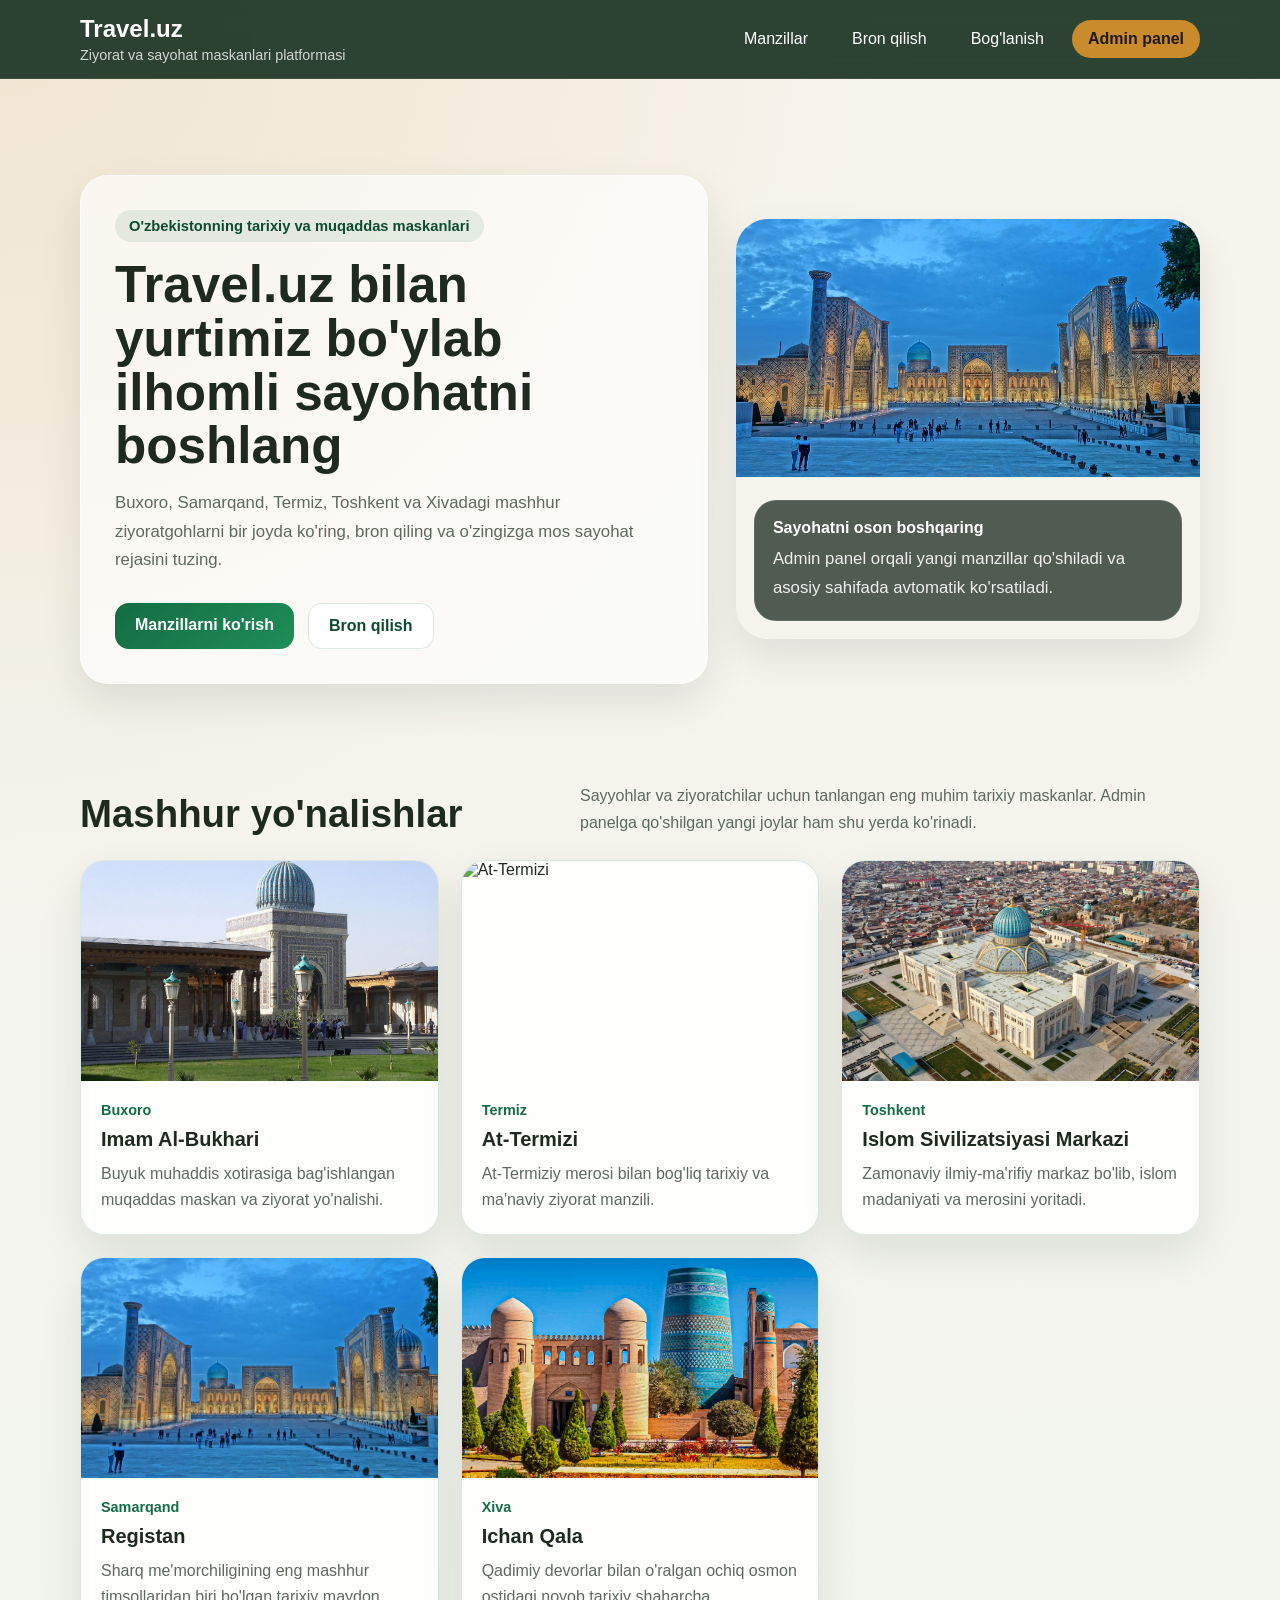
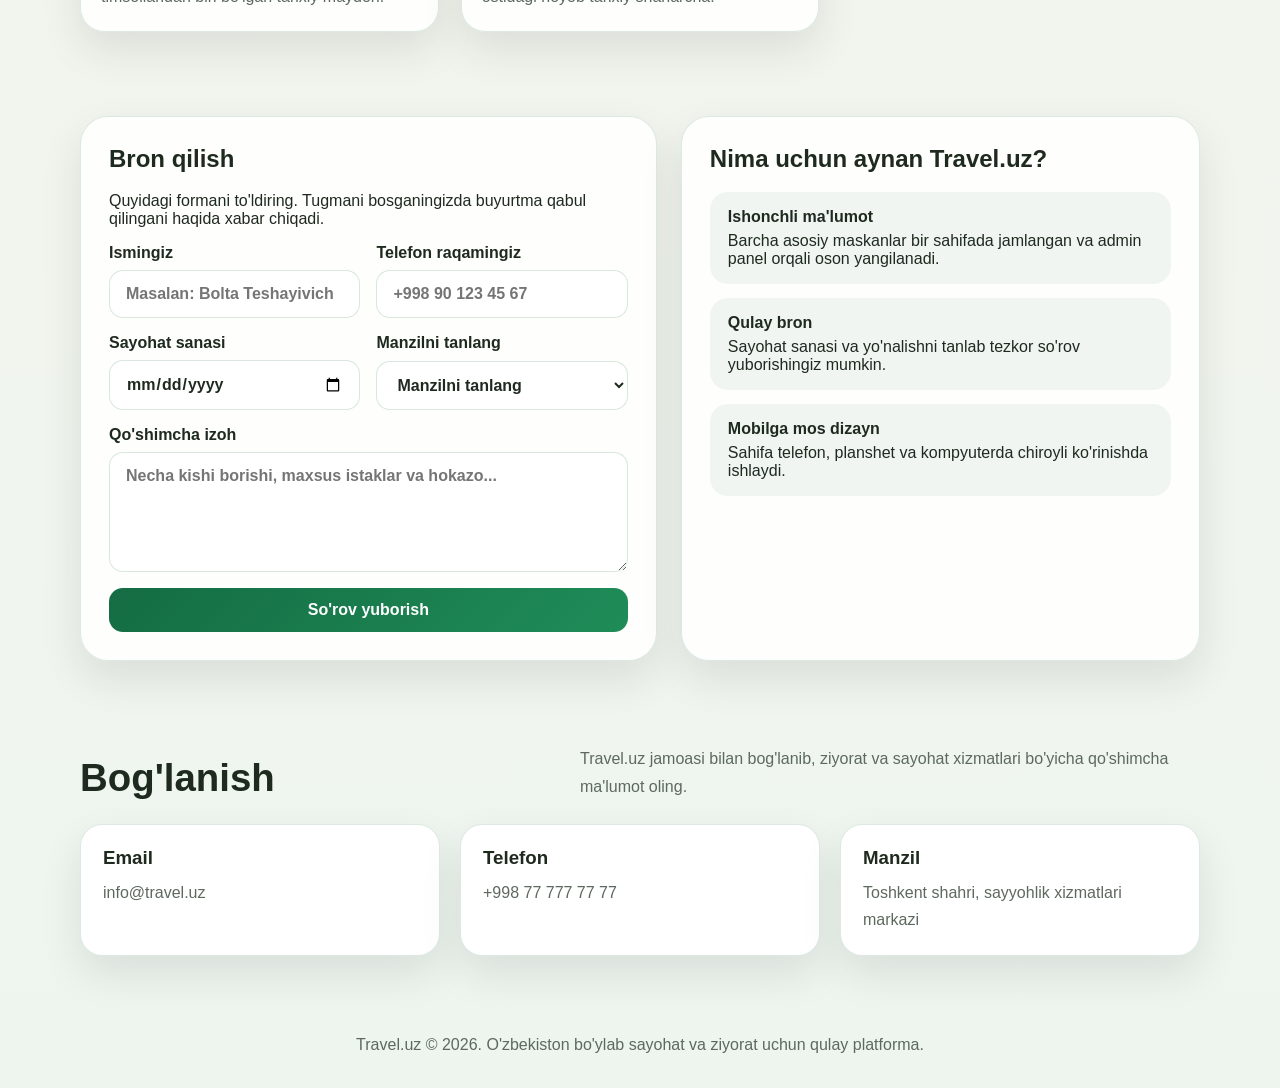
==== index.html @ 560ab9f4 "Initial commit" ====
<!DOCTYPE html>
<html lang="uz">
<head>
  <meta charset="UTF-8">
  <meta name="viewport" content="width=device-width, initial-scale=1.0">
  <title>Travel.uz | O'zbekiston bo'ylab ziyorat va sayohat</title>
  <link rel="icon" type="image/png" href="image/ikonka-rasm.png">
  <link rel="stylesheet" href="style.css">
</head>
<body>
  <nav>
    <div class="container nav-inner">
      <div class="brand">
        <h1>Travel.uz</h1>
        <p>Ziyorat va sayohat maskanlari platformasi</p>
      </div>
      <div class="nav-links">
        <a href="#manzillar">Manzillar</a>
        <a href="#bron">Bron qilish</a>
        <a href="#contact">Bog'lanish</a>
        <a class="btn-link" href="admin.html">Admin panel</a>
      </div>
    </div>
  </nav>

  <header class="hero">
    <div class="container hero-grid">
      <div class="hero-content">
        <span class="eyebrow">O'zbekistonning tarixiy va muqaddas maskanlari</span>
        <h2>Travel.uz bilan yurtimiz bo'ylab ilhomli sayohatni boshlang</h2>
        <p>
          Buxoro, Samarqand, Termiz, Toshkent va Xivadagi mashhur ziyoratgohlarni bir joyda ko'ring,
          bron qiling va o'zingizga mos sayohat rejasini tuzing.
        </p>
        <div class="hero-actions">
          <a class="button button-primary" href="#manzillar">Manzillarni ko'rish</a>
          <a class="button button-secondary" href="#bron">Bron qilish</a>
        </div>
      </div>

      <div class="hero-card">
        <img
          src="image/registan.jpg"
          alt="Samarqanddagi tarixiy me'moriy obida"
        >
        <div class="hero-card-overlay">
          <strong>Sayohatni oson boshqaring</strong>
          <p>Admin panel orqali yangi manzillar qo'shiladi va asosiy sahifada avtomatik ko'rsatiladi.</p>
        </div>
      </div>
    </div>
  </header>

  <main>
    <section class="section" id="manzillar">
      <div class="container">
        <div class="section-header">
          <div>
            <h2>Mashhur yo'nalishlar</h2>
          </div>
          <p>
            Sayyohlar va ziyoratchilar uchun tanlangan eng muhim tarixiy maskanlar. Admin panelga qo'shilgan
            yangi joylar ham shu yerda ko'rinadi.
          </p>
        </div>

        <div class="destinations-grid" id="destinations"></div>
      </div>
    </section>

    <section class="section" id="bron">
      <div class="container panel-grid">
        <div class="panel">
          <h2>Bron qilish</h2>
          <p>Quyidagi formani to'ldiring. Tugmani bosganingizda buyurtma qabul qilingani haqida xabar chiqadi.</p>

          <form id="bookingForm">
            <div class="form-row">
              <label>
                Ismingiz
                <input type="text" id="fullName" placeholder="Masalan: Bolta Teshayivich" required>
              </label>
              <label>
                Telefon raqamingiz
                <input type="tel" id="phone" placeholder="+998 90 123 45 67" required>
              </label>
            </div>

            <div class="form-row">
              <label>
                Sayohat sanasi
                <input type="date" id="travelDate" required>
              </label>
              <label>
                Manzilni tanlang
                <select id="destinationSelect" required></select>
              </label>
            </div>

            <label>
              Qo'shimcha izoh
              <textarea id="message" placeholder="Necha kishi borishi, maxsus istaklar va hokazo..."></textarea>
            </label>

            <button type="submit">So'rov yuborish</button>
          </form>
        </div>

        <div class="panel">
          <h2>Nima uchun aynan Travel.uz?</h2>
          <div class="booking-summary">
            <div class="summary-item">
              <strong>Ishonchli ma'lumot</strong>
              Barcha asosiy maskanlar bir sahifada jamlangan va admin panel orqali oson yangilanadi.
            </div>
            <div class="summary-item">
              <strong>Qulay bron</strong>
              Sayohat sanasi va yo'nalishni tanlab tezkor so'rov yuborishingiz mumkin.
            </div>
            <div class="summary-item">
              <strong>Mobilga mos dizayn</strong>
              Sahifa telefon, planshet va kompyuterda chiroyli ko'rinishda ishlaydi.
            </div>
          </div>
        </div>
      </div>
    </section>

    <section class="section" id="contact">
      <div class="container">
        <div class="section-header">
          <div>
            <h2>Bog'lanish</h2>
          </div>
          <p>Travel.uz jamoasi bilan bog'lanib, ziyorat va sayohat xizmatlari bo'yicha qo'shimcha ma'lumot oling.</p>
        </div>

        <div class="contact-grid">
          <div class="contact-card">
            <h3>Email</h3>
            <p>info@travel.uz</p>
          </div>
          <div class="contact-card">
            <h3>Telefon</h3>
            <p>+998 77 777 77 77</p>
          </div>
          <div class="contact-card">
            <h3>Manzil</h3>
            <p>Toshkent shahri, sayyohlik xizmatlari markazi</p>
          </div>
        </div>
      </div>
    </section>
  </main>

  <footer>
    <div class="container">Travel.uz © 2026. O'zbekiston bo'ylab sayohat va ziyorat uchun qulay platforma.</div>
  </footer>

  <script>
    const defaultData = [
      {
        name: "Imam Al-Bukhari",
        city: "Buxoro",
        description: "Buyuk muhaddis xotirasiga bag'ishlangan muqaddas maskan va ziyorat yo'nalishi.",
        image: "image/imam-al-buxariy.jpg"
      },
      {
        name: "At-Termizi",
        city: "Termiz",
        description: "At-Termiziy merosi bilan bog'liq tarixiy va ma'naviy ziyorat manzili.",
        image: "image/at-termiziy.jpg"
      },
      {
        name: "Islom Sivilizatsiyasi Markazi",
        city: "Toshkent",
        description: "Zamonaviy ilmiy-ma'rifiy markaz bo'lib, islom madaniyati va merosini yoritadi.",
        image: "image/islom-sivilizatsiyasi.jpg"
      },
      {
        name: "Registan",
        city: "Samarqand",
        description: "Sharq me'morchiligining eng mashhur timsollaridan biri bo'lgan tarixiy maydon.",
        image: "image/registan.jpg"
      },
      {
        name: "Ichan Qala",
        city: "Xiva",
        description: "Qadimiy devorlar bilan o'ralgan ochiq osmon ostidagi noyob tarixiy shaharcha.",
        image: "image/ichan-qala.jpg"
      }
    ];

    function ensurePlaces() {
      const existingPlaces = JSON.parse(localStorage.getItem("places"));

      if (!existingPlaces || !Array.isArray(existingPlaces)) {
        localStorage.setItem("places", JSON.stringify(defaultData));
        return defaultData;
      }

      const defaultNames = new Set(defaultData.map((item) => item.name));
      const customPlaces = existingPlaces.filter((item) => !defaultNames.has(item.name));
      const syncedPlaces = [...defaultData, ...customPlaces];

      localStorage.setItem("places", JSON.stringify(syncedPlaces));
      return syncedPlaces;
    }

    function createCard(item) {
      return `
        <article class="card">
          <img src="${item.image}" alt="${item.name}" loading="lazy">
          <div class="card-body">
            <span class="card-location">${item.city}</span>
            <h3>${item.name}</h3>
            <p>${item.description}</p>
          </div>
        </article>
      `;
    }

    function loadData() {
      const data = ensurePlaces();
      const container = document.getElementById("destinations");
      const select = document.getElementById("destinationSelect");

      container.innerHTML = "";
      select.innerHTML = '<option value="">Manzilni tanlang</option>';

      if (!data.length) {
        container.innerHTML = '<div class="empty-state">Hozircha manzillar yo\'q. Admin panel orqali yangi joy qo\'shing.</div>';
        return;
      }

      data.forEach((item) => {
        container.innerHTML += createCard(item);
        select.innerHTML += `<option value="${item.name}">${item.name} - ${item.city}</option>`;
      });
    }

    function book(event) {
      event.preventDefault();

      const fullName = document.getElementById("fullName").value.trim();
      const phone = document.getElementById("phone").value.trim();
      const travelDate = document.getElementById("travelDate").value;
      const destination = document.getElementById("destinationSelect").value;

      if (!fullName || !phone || !travelDate || !destination) {
        alert("Iltimos, barcha majburiy maydonlarni to'ldiring.");
        return;
      }

      alert(
        `Rahmat, ${fullName}! ${destination} bo'yicha ${travelDate} sanasiga bron so'rovingiz qabul qilindi. Tez orada siz bilan bog'lanamiz.`
      );

      document.getElementById("bookingForm").reset();
    }

    document.getElementById("bookingForm").addEventListener("submit", book);
    loadData();
  </script>
</body>
</html>
---- style.css ----
* {
  box-sizing: border-box;
}

:root {
  --bg: #f6f2e9;
  --surface: rgba(255, 255, 255, 0.88);
  --surface-strong: #ffffff;
  --text: #1f2a1f;
  --muted: #5d695f;
  --primary: #146c43;
  --primary-dark: #0d4b2f;
  --accent: #c98b2b;
  --border: rgba(20, 108, 67, 0.14);
  --shadow: 0 18px 40px rgba(31, 42, 31, 0.1);
}

html {
  scroll-behavior: smooth;
}

body {
  margin: 0;
  font-family: "Segoe UI", Tahoma, Geneva, Verdana, sans-serif;
  color: var(--text);
  background:
    radial-gradient(circle at top left, rgba(201, 139, 43, 0.15), transparent 30%),
    linear-gradient(180deg, #f7f4ec 0%, #eef5ef 100%);
}

img {
  max-width: 100%;
  display: block;
}

a {
  color: inherit;
}

.container {
  width: min(1120px, calc(100% - 32px));
  margin: 0 auto;
}

nav {
  position: sticky;
  top: 0;
  z-index: 100;
  backdrop-filter: blur(14px);
  background: rgba(16, 43, 27, 0.88);
  border-bottom: 1px solid rgba(255, 255, 255, 0.08);
}

.nav-inner {
  min-height: 78px;
  display: flex;
  align-items: center;
  justify-content: space-between;
  gap: 20px;
}

.brand {
  display: flex;
  flex-direction: column;
  gap: 4px;
}

.brand h1,
.brand p {
  margin: 0;
}

.brand h1 {
  font-size: 1.5rem;
  color: #fff;
}

.brand p {
  font-size: 0.9rem;
  color: rgba(255, 255, 255, 0.78);
}

.nav-links {
  display: flex;
  align-items: center;
  gap: 12px;
  flex-wrap: wrap;
}

.nav-links a {
  color: #fff;
  text-decoration: none;
  padding: 10px 16px;
  border-radius: 999px;
  transition: background-color 0.2s ease, transform 0.2s ease;
}

.nav-links a:hover,
.nav-links a:focus-visible {
  background: rgba(255, 255, 255, 0.12);
  transform: translateY(-1px);
}

.nav-links .btn-link {
  background: var(--accent);
  color: #1f1a11;
  font-weight: 700;
}

.hero {
  padding: 96px 0 70px;
}

.hero-grid {
  display: grid;
  grid-template-columns: 1.15fr 0.85fr;
  gap: 28px;
  align-items: center;
}

.hero-content {
  background: rgba(255, 255, 255, 0.62);
  border: 1px solid rgba(255, 255, 255, 0.6);
  border-radius: 28px;
  padding: 34px;
  box-shadow: var(--shadow);
}

.eyebrow {
  display: inline-flex;
  margin-bottom: 16px;
  padding: 8px 14px;
  border-radius: 999px;
  background: rgba(20, 108, 67, 0.1);
  color: var(--primary-dark);
  font-weight: 700;
  font-size: 0.92rem;
}

.hero h2 {
  margin: 0 0 16px;
  font-size: clamp(2.2rem, 4vw, 4.2rem);
  line-height: 1.05;
}

.hero p {
  margin: 0;
  color: var(--muted);
  font-size: 1.05rem;
  line-height: 1.7;
}

.hero-actions {
  display: flex;
  gap: 14px;
  flex-wrap: wrap;
  margin-top: 28px;
}

.button,
button {
  appearance: none;
  border: none;
  border-radius: 14px;
  padding: 13px 20px;
  font-size: 1rem;
  font-weight: 700;
  cursor: pointer;
  text-decoration: none;
  transition: transform 0.2s ease, box-shadow 0.2s ease, background-color 0.2s ease;
}

.button:hover,
button:hover,
.button:focus-visible,
button:focus-visible {
  transform: translateY(-2px);
  box-shadow: 0 12px 26px rgba(13, 75, 47, 0.18);
}

.button-primary,
button {
  background: linear-gradient(135deg, var(--primary) 0%, #1f8d58 100%);
  color: #fff;
}

.button-secondary {
  background: #fff;
  color: var(--primary-dark);
  border: 1px solid rgba(20, 108, 67, 0.14);
}

.hero-card {
  position: relative;
  min-height: 420px;
  border-radius: 32px;
  overflow: hidden;
  box-shadow: var(--shadow);
}

.hero-card img {
  width: 100%;
  height: 100%;
  object-fit: cover;
}

.hero-card-overlay {
  position: absolute;
  inset: auto 18px 18px 18px;
  background: rgba(17, 32, 21, 0.72);
  color: #fff;
  border: 1px solid rgba(255, 255, 255, 0.1);
  border-radius: 22px;
  padding: 18px;
}

.hero-card-overlay strong {
  display: block;
  margin-bottom: 8px;
}

.hero-card-overlay p {
  margin: 0;
  color: rgba(255, 255, 255, 0.9);
  line-height: 1.7;
}

.section {
  padding: 28px 0 56px;
}

.section-header {
  display: flex;
  justify-content: space-between;
  align-items: end;
  gap: 18px;
  margin-bottom: 24px;
}

.section-header h2,
.section-header p {
  margin: 0;
}

.section-header h2 {
  font-size: clamp(1.7rem, 3vw, 2.6rem);
}

.section-header p {
  color: var(--muted);
  max-width: 620px;
  line-height: 1.7;
}

.destinations-grid {
  display: grid;
  grid-template-columns: repeat(3, minmax(0, 1fr));
  gap: 22px;
}

.card {
  background: var(--surface);
  border: 1px solid var(--border);
  border-radius: 24px;
  overflow: hidden;
  box-shadow: var(--shadow);
  transition: transform 0.25s ease, box-shadow 0.25s ease;
}

.card:hover {
  transform: translateY(-6px);
  box-shadow: 0 22px 48px rgba(31, 42, 31, 0.14);
}

.card img {
  height: 220px;
  width: 100%;
  object-fit: cover;
}

.card-body {
  padding: 20px;
}

.card-location {
  display: inline-block;
  margin-bottom: 10px;
  color: var(--primary);
  font-size: 0.9rem;
  font-weight: 700;
}

.card h3 {
  margin: 0 0 10px;
  font-size: 1.25rem;
}

.card p {
  margin: 0;
  color: var(--muted);
  line-height: 1.65;
}

.empty-state {
  padding: 24px;
  text-align: center;
  background: var(--surface);
  border: 1px dashed rgba(20, 108, 67, 0.24);
  border-radius: 20px;
  color: var(--muted);
}

.panel-grid {
  display: grid;
  grid-template-columns: 1fr 0.9fr;
  gap: 24px;
}

.panel,
.admin-card {
  background: var(--surface);
  border: 1px solid var(--border);
  border-radius: 28px;
  padding: 28px;
  box-shadow: var(--shadow);
}

.panel h2,
.admin-card h2,
.admin-card h3 {
  margin-top: 0;
}

.booking-summary {
  display: grid;
  gap: 14px;
}

.summary-item {
  padding: 16px 18px;
  background: rgba(20, 108, 67, 0.06);
  border-radius: 18px;
}

.summary-item strong {
  display: block;
  margin-bottom: 6px;
}

form {
  display: grid;
  gap: 16px;
}

.form-row {
  display: grid;
  grid-template-columns: 1fr 1fr;
  gap: 16px;
}

label {
  display: grid;
  gap: 8px;
  font-weight: 600;
}

input,
textarea,
select {
  width: 100%;
  padding: 14px 16px;
  border-radius: 14px;
  border: 1px solid rgba(20, 108, 67, 0.16);
  background: #fff;
  font: inherit;
  color: var(--text);
  outline: none;
  transition: border-color 0.2s ease, box-shadow 0.2s ease;
}

textarea {
  min-height: 120px;
  resize: vertical;
}

input:focus,
textarea:focus,
select:focus {
  border-color: rgba(20, 108, 67, 0.48);
  box-shadow: 0 0 0 4px rgba(20, 108, 67, 0.1);
}

.contact-grid {
  display: grid;
  grid-template-columns: repeat(3, minmax(0, 1fr));
  gap: 20px;
}

.contact-card {
  background: var(--surface-strong);
  border-radius: 22px;
  padding: 22px;
  border: 1px solid var(--border);
  box-shadow: var(--shadow);
}

.contact-card h3,
.contact-card p {
  margin: 0;
}

.contact-card h3 {
  margin-bottom: 10px;
}

.contact-card p {
  color: var(--muted);
  line-height: 1.7;
}

.admin-layout {
  padding: 72px 0 56px;
}

.admin-grid {
  display: grid;
  grid-template-columns: 0.95fr 1.05fr;
  gap: 24px;
}

.admin-list {
  display: grid;
  gap: 14px;
  max-height: 620px;
  overflow: auto;
  padding-right: 4px;
}

.admin-place {
  display: grid;
  grid-template-columns: 100px 1fr;
  gap: 14px;
  align-items: center;
  padding: 14px;
  border-radius: 18px;
  background: rgba(20, 108, 67, 0.05);
}

.admin-place img {
  width: 100px;
  height: 80px;
  object-fit: cover;
  border-radius: 14px;
}

.admin-place h4,
.admin-place p,
.admin-place small {
  margin: 0;
}

.admin-place p,
.admin-place small {
  color: var(--muted);
}

.admin-note {
  margin-top: 12px;
  padding: 14px 16px;
  border-radius: 16px;
  background: rgba(201, 139, 43, 0.14);
  color: #62430f;
}

footer {
  padding: 24px 0 34px;
  color: var(--muted);
  text-align: center;
}

@media (max-width: 980px) {
  .hero-grid,
  .panel-grid,
  .admin-grid,
  .contact-grid {
    grid-template-columns: 1fr;
  }

  .destinations-grid {
    grid-template-columns: repeat(2, minmax(0, 1fr));
  }

  .hero-card {
    min-height: 320px;
  }
}

@media (max-width: 720px) {
  .nav-inner,
  .section-header {
    align-items: start;
    flex-direction: column;
  }

  .hero {
    padding-top: 84px;
  }

  .hero-content,
  .panel,
  .admin-card {
    padding: 22px;
  }

  .destinations-grid,
  .contact-grid,
  .form-row {
    grid-template-columns: 1fr;
  }

  .admin-place {
    grid-template-columns: 1fr;
  }

  .admin-place img {
    width: 100%;
    height: 180px;
  }
}
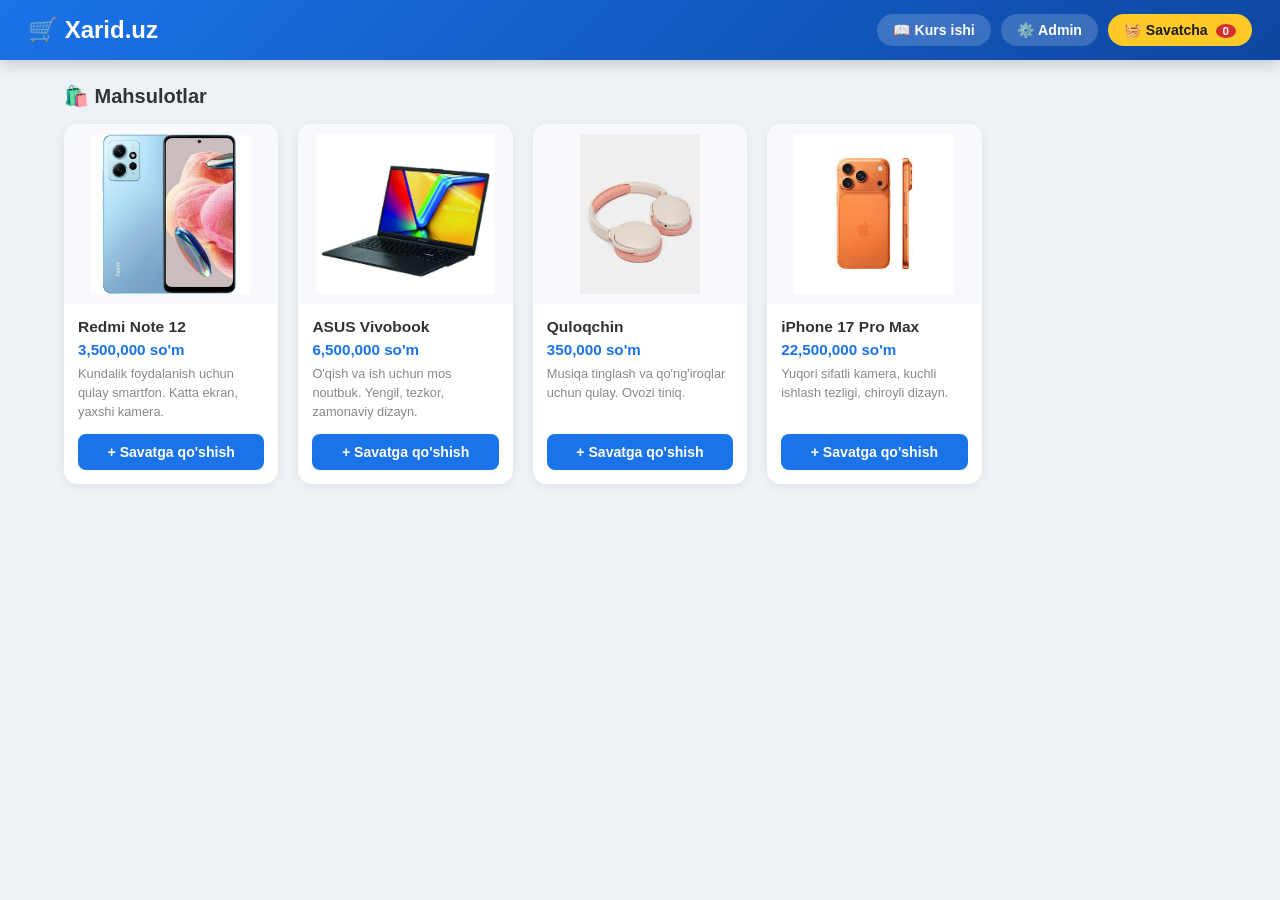
==== commit 4643fa99: "Add files via upload" ====
--- a/index.html
+++ b/index.html
@@ -3,264 +3,167 @@
 <head>
   <meta charset="UTF-8">
   <meta name="viewport" content="width=device-width, initial-scale=1.0">
-  <title>Travel.uz | O'zbekiston bo'ylab ziyorat va sayohat</title>
-  <link rel="icon" type="image/png" href="image/ikonka-rasm.png">
+  <title>Xarid.uz</title>
+  <link rel="icon" href="images/ikonka.png">
   <link rel="stylesheet" href="style.css">
 </head>
 <body>
-  <nav>
-    <div class="container nav-inner">
-      <div class="brand">
-        <h1>Travel.uz</h1>
-        <p>Ziyorat va sayohat maskanlari platformasi</p>
-      </div>
-      <div class="nav-links">
-        <a href="#manzillar">Manzillar</a>
-        <a href="#bron">Bron qilish</a>
-        <a href="#contact">Bog'lanish</a>
-        <a class="btn-link" href="admin.html">Admin panel</a>
-      </div>
-    </div>
-  </nav>
 
-  <header class="hero">
-    <div class="container hero-grid">
-      <div class="hero-content">
-        <span class="eyebrow">O'zbekistonning tarixiy va muqaddas maskanlari</span>
-        <h2>Travel.uz bilan yurtimiz bo'ylab ilhomli sayohatni boshlang</h2>
-        <p>
-          Buxoro, Samarqand, Termiz, Toshkent va Xivadagi mashhur ziyoratgohlarni bir joyda ko'ring,
-          bron qiling va o'zingizga mos sayohat rejasini tuzing.
-        </p>
-        <div class="hero-actions">
-          <a class="button button-primary" href="#manzillar">Manzillarni ko'rish</a>
-          <a class="button button-secondary" href="#bron">Bron qilish</a>
-        </div>
-      </div>
-
-      <div class="hero-card">
-        <img
-          src="image/registan.jpg"
-          alt="Samarqanddagi tarixiy me'moriy obida"
-        >
-        <div class="hero-card-overlay">
-          <strong>Sayohatni oson boshqaring</strong>
-          <p>Admin panel orqali yangi manzillar qo'shiladi va asosiy sahifada avtomatik ko'rsatiladi.</p>
-        </div>
-      </div>
+  <header>
+    <h1>🛒 Xarid.uz</h1>
+    <div class="header-btns">
+      <button onclick="openPanel('info')">📖 Kurs ishi</button>
+      <button onclick="openPanel('admin')">⚙️ Admin</button>
+      <button class="cart-btn" onclick="openPanel('cart')">
+        🧺 Savatcha <span id="cart-count">0</span>
+      </button>
     </div>
   </header>
 
-  <main>
-    <section class="section" id="manzillar">
-      <div class="container">
-        <div class="section-header">
-          <div>
-            <h2>Mashhur yo'nalishlar</h2>
+  <div id="overlay" onclick="closePanel()"></div>
+
+  <!-- KURS ISHI -->
+  <div id="panel-info" class="panel" style="display:none">
+    <div class="panel-top">
+      <h2>📖 Kurs ishi haqida</h2>
+      <button class="x-btn" onclick="closePanel()">✕</button>
+    </div>
+    <div class="panel-body">
+      <p><b>Mavzu:</b> Internet do'koni uchun savat va to'lov tizimini ishlab chiqish</p><br>
+      <p><b>Maqsad:</b> Foydalanuvchi mahsulotlarni ko'rib, savatga qo'shib, to'lov qilishi mumkin bo'lgan to'liq ishlaydigan internet do'koni yaratish.</p><br>
+      <p><b>Texnologiyalar:</b></p>
+      <ul>
+        <li>🔷 HTML5 — tuzilma</li>
+        <li>🎨 CSS3 — dizayn</li>
+        <li>⚡ JavaScript — mantiq</li>
+        <li>💾 localStorage — saqlash</li>
+      </ul><br>
+      <p><b>Funksiyalar:</b></p>
+      <ul>
+        <li>✅ Mahsulot savatga qo'shish va o'chirish</li>
+        <li>✅ Miqdorni + / − boshqarish</li>
+        <li>✅ Payme, Click, Karta to'lov</li>
+        <li>✅ SMS kod orqali tasdiqlash</li>
+        <li>✅ Admin panel — mahsulot qo'shish</li>
+      </ul><br>
+      <hr>
+      <p><b>Talaba:</b> _______________________</p>
+      <p><b>Guruh:</b> _______________________</p>
+      <p><b>Rahbar:</b> _______________________</p>
+      <p><b>Yil:</b> 2025</p>
+    </div>
+  </div>
+
+  <!-- ADMIN -->
+  <div id="panel-admin" class="panel" style="display:none">
+    <div class="panel-top">
+      <h2>⚙️ Admin Panel</h2>
+      <button class="x-btn" onclick="closePanel()">✕</button>
+    </div>
+    <div class="panel-body">
+      <p class="sub-title">Yangi mahsulot qo'shish</p>
+      <input id="a-name"  type="text"   placeholder="Mahsulot nomi *">
+      <input id="a-price" type="number" placeholder="Narxi (so'm) *">
+      <input id="a-image" type="text"   placeholder="Rasm: images/rasm.jpg">
+      <textarea id="a-desc" placeholder="Tavsif"></textarea>
+      <button class="green-btn" onclick="adminAdd()">➕ Qo'shish</button>
+      <p id="admin-msg" class="admin-msg"></p>
+      <h3 style="margin:20px 0 10px;font-size:.95em;color:#555">
+        Mahsulotlar: <span id="prod-count">0</span> ta
+      </h3>
+      <div id="admin-list"></div>
+    </div>
+  </div>
+
+  <!-- SAVATCHA -->
+  <div id="panel-cart" class="panel" style="display:none">
+    <div class="panel-top">
+      <h2>🧺 Savatcha</h2>
+      <button class="x-btn" onclick="closePanel()">✕</button>
+    </div>
+    <div class="panel-body">
+      <div id="cart-list"></div>
+      <div class="cart-total-row">
+        <span>Jami:</span>
+        <span id="cart-total" class="cart-total-sum">0 so'm</span>
+      </div>
+      <button class="pay-open-btn" onclick="openPayModal()">💳 To'lov qilish</button>
+    </div>
+  </div>
+
+  <!-- TO'LOV MODAL -->
+  <div id="modal-pay" style="display:none" class="modal-wrap">
+    <div class="modal-card">
+      <div class="modal-top">
+        <h2>💳 To'lov</h2>
+        <button class="x-btn" onclick="closePayModal()">✕</button>
+      </div>
+      <div class="modal-body">
+        <div class="pay-sum-box">Jami: <b id="pay-sum">0 so'm</b></div>
+
+        <p class="field-label">To'lov usulini tanlang:</p>
+        <div class="method-row">
+          <div class="method-box active" id="m-payme" onclick="selectMethod('payme')">
+            <div class="m-icon">🔵</div><div class="m-name">Payme</div>
           </div>
-          <p>
-            Sayyohlar va ziyoratchilar uchun tanlangan eng muhim tarixiy maskanlar. Admin panelga qo'shilgan
-            yangi joylar ham shu yerda ko'rinadi.
-          </p>
+          <div class="method-box" id="m-click" onclick="selectMethod('click')">
+            <div class="m-icon">🟢</div><div class="m-name">Click</div>
+          </div>
+          <div class="method-box" id="m-card" onclick="selectMethod('card')">
+            <div class="m-icon">💳</div><div class="m-name">Karta</div>
+          </div>
         </div>
 
-        <div class="destinations-grid" id="destinations"></div>
-      </div>
-    </section>
-
-    <section class="section" id="bron">
-      <div class="container panel-grid">
-        <div class="panel">
-          <h2>Bron qilish</h2>
-          <p>Quyidagi formani to'ldiring. Tugmani bosganingizda buyurtma qabul qilingani haqida xabar chiqadi.</p>
-
-          <form id="bookingForm">
-            <div class="form-row">
-              <label>
-                Ismingiz
-                <input type="text" id="fullName" placeholder="Masalan: Bolta Teshayivich" required>
-              </label>
-              <label>
-                Telefon raqamingiz
-                <input type="tel" id="phone" placeholder="+998 90 123 45 67" required>
-              </label>
+        <div id="card-section" style="display:none">
+          <p class="field-label">Karta raqami:</p>
+          <input id="card-num" type="text" maxlength="19" placeholder="0000 0000 0000 0000" oninput="fmtCard(this)">
+          <div class="two-col">
+            <div>
+              <p class="field-label">Amal qilish muddati:</p>
+              <input id="card-exp" type="text" maxlength="5" placeholder="MM/YY" oninput="fmtExp(this)">
             </div>
-
-            <div class="form-row">
-              <label>
-                Sayohat sanasi
-                <input type="date" id="travelDate" required>
-              </label>
-              <label>
-                Manzilni tanlang
-                <select id="destinationSelect" required></select>
-              </label>
-            </div>
-
-            <label>
-              Qo'shimcha izoh
-              <textarea id="message" placeholder="Necha kishi borishi, maxsus istaklar va hokazo..."></textarea>
-            </label>
-
-            <button type="submit">So'rov yuborish</button>
-          </form>
-        </div>
-
-        <div class="panel">
-          <h2>Nima uchun aynan Travel.uz?</h2>
-          <div class="booking-summary">
-            <div class="summary-item">
-              <strong>Ishonchli ma'lumot</strong>
-              Barcha asosiy maskanlar bir sahifada jamlangan va admin panel orqali oson yangilanadi.
-            </div>
-            <div class="summary-item">
-              <strong>Qulay bron</strong>
-              Sayohat sanasi va yo'nalishni tanlab tezkor so'rov yuborishingiz mumkin.
-            </div>
-            <div class="summary-item">
-              <strong>Mobilga mos dizayn</strong>
-              Sahifa telefon, planshet va kompyuterda chiroyli ko'rinishda ishlaydi.
+            <div>
+              <p class="field-label">CVV:</p>
+              <input id="card-cvv" type="password" maxlength="3" placeholder="•••">
             </div>
           </div>
         </div>
-      </div>
-    </section>
 
-    <section class="section" id="contact">
-      <div class="container">
-        <div class="section-header">
-          <div>
-            <h2>Bog'lanish</h2>
-          </div>
-          <p>Travel.uz jamoasi bilan bog'lanib, ziyorat va sayohat xizmatlari bo'yicha qo'shimcha ma'lumot oling.</p>
+        <p class="field-label">Telefon raqam:</p>
+        <div class="phone-row">
+          <span class="phone-prefix">+998</span>
+          <input id="phone-num" type="text" maxlength="9" placeholder="90 123 45 67" oninput="fmtPhone(this)">
         </div>
 
-        <div class="contact-grid">
-          <div class="contact-card">
-            <h3>Email</h3>
-            <p>info@travel.uz</p>
-          </div>
-          <div class="contact-card">
-            <h3>Telefon</h3>
-            <p>+998 77 777 77 77</p>
-          </div>
-          <div class="contact-card">
-            <h3>Manzil</h3>
-            <p>Toshkent shahri, sayyohlik xizmatlari markazi</p>
-          </div>
+        <p class="field-label">SMS tasdiqlash kodi:</p>
+        <div class="sms-row">
+          <input id="sms-code" type="text" maxlength="6" placeholder="6 xonali kod">
+          <button class="sms-btn" onclick="sendSMS()">Kod olish</button>
         </div>
+        <p id="sms-hint" class="sms-hint"></p>
+
+        <button class="confirm-btn" onclick="confirmPay()">✅ To'lovni tasdiqlash</button>
       </div>
-    </section>
+    </div>
+  </div>
+
+  <!-- MUVAFFAQIYAT -->
+  <div id="modal-success" style="display:none" class="modal-wrap">
+    <div class="modal-card success-card">
+      <div class="success-icon">🎉</div>
+      <h2>To'lov amalga oshdi!</h2>
+      <p id="success-info"></p>
+      <button class="confirm-btn" style="margin-top:16px" onclick="closeSuccess()">Yopish</button>
+    </div>
+  </div>
+
+  <main>
+    <div class="page-title"><h2>🛍️ Mahsulotlar</h2></div>
+    <section class="products" id="products-grid"></section>
   </main>
 
-  <footer>
-    <div class="container">Travel.uz © 2026. O'zbekiston bo'ylab sayohat va ziyorat uchun qulay platforma.</div>
-  </footer>
+  <div id="toast" class="toast" style="display:none"></div>
 
-  <script>
-    const defaultData = [
-      {
-        name: "Imam Al-Bukhari",
-        city: "Buxoro",
-        description: "Buyuk muhaddis xotirasiga bag'ishlangan muqaddas maskan va ziyorat yo'nalishi.",
-        image: "image/imam-al-buxariy.jpg"
-      },
-      {
-        name: "At-Termizi",
-        city: "Termiz",
-        description: "At-Termiziy merosi bilan bog'liq tarixiy va ma'naviy ziyorat manzili.",
-        image: "image/at-termiziy.jpg"
-      },
-      {
-        name: "Islom Sivilizatsiyasi Markazi",
-        city: "Toshkent",
-        description: "Zamonaviy ilmiy-ma'rifiy markaz bo'lib, islom madaniyati va merosini yoritadi.",
-        image: "image/islom-sivilizatsiyasi.jpg"
-      },
-      {
-        name: "Registan",
-        city: "Samarqand",
-        description: "Sharq me'morchiligining eng mashhur timsollaridan biri bo'lgan tarixiy maydon.",
-        image: "image/registan.jpg"
-      },
-      {
-        name: "Ichan Qala",
-        city: "Xiva",
-        description: "Qadimiy devorlar bilan o'ralgan ochiq osmon ostidagi noyob tarixiy shaharcha.",
-        image: "image/ichan-qala.jpg"
-      }
-    ];
-
-    function ensurePlaces() {
-      const existingPlaces = JSON.parse(localStorage.getItem("places"));
-
-      if (!existingPlaces || !Array.isArray(existingPlaces)) {
-        localStorage.setItem("places", JSON.stringify(defaultData));
-        return defaultData;
-      }
-
-      const defaultNames = new Set(defaultData.map((item) => item.name));
-      const customPlaces = existingPlaces.filter((item) => !defaultNames.has(item.name));
-      const syncedPlaces = [...defaultData, ...customPlaces];
-
-      localStorage.setItem("places", JSON.stringify(syncedPlaces));
-      return syncedPlaces;
-    }
-
-    function createCard(item) {
-      return `
-        <article class="card">
-          <img src="${item.image}" alt="${item.name}" loading="lazy">
-          <div class="card-body">
-            <span class="card-location">${item.city}</span>
-            <h3>${item.name}</h3>
-            <p>${item.description}</p>
-          </div>
-        </article>
-      `;
-    }
-
-    function loadData() {
-      const data = ensurePlaces();
-      const container = document.getElementById("destinations");
-      const select = document.getElementById("destinationSelect");
-
-      container.innerHTML = "";
-      select.innerHTML = '<option value="">Manzilni tanlang</option>';
-
-      if (!data.length) {
-        container.innerHTML = '<div class="empty-state">Hozircha manzillar yo\'q. Admin panel orqali yangi joy qo\'shing.</div>';
-        return;
-      }
-
-      data.forEach((item) => {
-        container.innerHTML += createCard(item);
-        select.innerHTML += `<option value="${item.name}">${item.name} - ${item.city}</option>`;
-      });
-    }
-
-    function book(event) {
-      event.preventDefault();
-
-      const fullName = document.getElementById("fullName").value.trim();
-      const phone = document.getElementById("phone").value.trim();
-      const travelDate = document.getElementById("travelDate").value;
-      const destination = document.getElementById("destinationSelect").value;
-
-      if (!fullName || !phone || !travelDate || !destination) {
-        alert("Iltimos, barcha majburiy maydonlarni to'ldiring.");
-        return;
-      }
-
-      alert(
-        `Rahmat, ${fullName}! ${destination} bo'yicha ${travelDate} sanasiga bron so'rovingiz qabul qilindi. Tez orada siz bilan bog'lanamiz.`
-      );
-
-      document.getElementById("bookingForm").reset();
-    }
-
-    document.getElementById("bookingForm").addEventListener("submit", book);
-    loadData();
-  </script>
+  <script src="script.js"></script>
 </body>
 </html>
--- a/style.css
+++ b/style.css
@@ -1,529 +1,354 @@
-* {
-  box-sizing: border-box;
-}
-
-:root {
-  --bg: #f6f2e9;
-  --surface: rgba(255, 255, 255, 0.88);
-  --surface-strong: #ffffff;
-  --text: #1f2a1f;
-  --muted: #5d695f;
-  --primary: #146c43;
-  --primary-dark: #0d4b2f;
-  --accent: #c98b2b;
-  --border: rgba(20, 108, 67, 0.14);
-  --shadow: 0 18px 40px rgba(31, 42, 31, 0.1);
-}
-
-html {
-  scroll-behavior: smooth;
-}
+* { box-sizing: border-box; margin: 0; padding: 0; }
 
 body {
-  margin: 0;
-  font-family: "Segoe UI", Tahoma, Geneva, Verdana, sans-serif;
-  color: var(--text);
-  background:
-    radial-gradient(circle at top left, rgba(201, 139, 43, 0.15), transparent 30%),
-    linear-gradient(180deg, #f7f4ec 0%, #eef5ef 100%);
-}
-
-img {
-  max-width: 100%;
-  display: block;
-}
-
-a {
-  color: inherit;
-}
-
-.container {
-  width: min(1120px, calc(100% - 32px));
-  margin: 0 auto;
-}
-
-nav {
+  font-family: 'Segoe UI', Tahoma, sans-serif;
+  background: #eef2f7;
+  color: #333;
+}
+
+/* ── HEADER ── */
+header {
+  display: flex;
+  justify-content: space-between;
+  align-items: center;
+  background: linear-gradient(135deg, #1a73e8, #0d47a1);
+  color: white;
+  padding: 14px 28px;
   position: sticky;
   top: 0;
+  z-index: 10;
+  box-shadow: 0 3px 16px rgba(0,0,0,0.2);
+}
+header h1 { font-size: 1.5em; }
+.header-btns { display: flex; align-items: center; gap: 10px; }
+.header-btns button {
+  background: rgba(255,255,255,0.18);
+  color: white;
+  border: none;
+  padding: 8px 16px;
+  border-radius: 20px;
+  font-size: 0.88em;
+  font-weight: 600;
+  cursor: pointer;
+  transition: background 0.2s;
+}
+.header-btns button:hover { background: rgba(255,255,255,0.32); }
+.cart-btn {
+  background: #ffca28 !important;
+  color: #1a1a1a !important;
+  font-weight: 700 !important;
+}
+.cart-btn:hover { background: #ffd54f !important; }
+#cart-count {
+  background: #d32f2f;
+  color: white;
+  border-radius: 50%;
+  padding: 1px 7px;
+  font-size: 0.82em;
+  margin-left: 4px;
+}
+
+/* ── OVERLAY ── */
+#overlay {
+  display: none;
+  position: fixed;
+  inset: 0;
+  background: rgba(0,0,0,0.5);
   z-index: 100;
-  backdrop-filter: blur(14px);
-  background: rgba(16, 43, 27, 0.88);
-  border-bottom: 1px solid rgba(255, 255, 255, 0.08);
-}
-
-.nav-inner {
-  min-height: 78px;
-  display: flex;
-  align-items: center;
-  justify-content: space-between;
-  gap: 20px;
-}
-
-.brand {
+}
+#overlay.show { display: block; }
+
+/* ── PANEL ── */
+.panel {
+  position: fixed;
+  top: 0; right: 0;
+  width: 380px;
+  max-width: 100vw;
+  height: 100vh;
+  background: white;
+  z-index: 200;
   display: flex;
   flex-direction: column;
-  gap: 4px;
-}
-
-.brand h1,
-.brand p {
-  margin: 0;
-}
-
-.brand h1 {
-  font-size: 1.5rem;
-  color: #fff;
-}
-
-.brand p {
-  font-size: 0.9rem;
-  color: rgba(255, 255, 255, 0.78);
-}
-
-.nav-links {
-  display: flex;
-  align-items: center;
-  gap: 12px;
-  flex-wrap: wrap;
-}
-
-.nav-links a {
-  color: #fff;
-  text-decoration: none;
-  padding: 10px 16px;
-  border-radius: 999px;
-  transition: background-color 0.2s ease, transform 0.2s ease;
-}
-
-.nav-links a:hover,
-.nav-links a:focus-visible {
-  background: rgba(255, 255, 255, 0.12);
-  transform: translateY(-1px);
-}
-
-.nav-links .btn-link {
-  background: var(--accent);
-  color: #1f1a11;
-  font-weight: 700;
-}
-
-.hero {
-  padding: 96px 0 70px;
-}
-
-.hero-grid {
-  display: grid;
-  grid-template-columns: 1.15fr 0.85fr;
-  gap: 28px;
-  align-items: center;
-}
-
-.hero-content {
-  background: rgba(255, 255, 255, 0.62);
-  border: 1px solid rgba(255, 255, 255, 0.6);
-  border-radius: 28px;
-  padding: 34px;
-  box-shadow: var(--shadow);
-}
-
-.eyebrow {
-  display: inline-flex;
-  margin-bottom: 16px;
-  padding: 8px 14px;
-  border-radius: 999px;
-  background: rgba(20, 108, 67, 0.1);
-  color: var(--primary-dark);
-  font-weight: 700;
-  font-size: 0.92rem;
-}
-
-.hero h2 {
-  margin: 0 0 16px;
-  font-size: clamp(2.2rem, 4vw, 4.2rem);
-  line-height: 1.05;
-}
-
-.hero p {
-  margin: 0;
-  color: var(--muted);
-  font-size: 1.05rem;
-  line-height: 1.7;
-}
-
-.hero-actions {
-  display: flex;
-  gap: 14px;
-  flex-wrap: wrap;
-  margin-top: 28px;
-}
-
-.button,
-button {
-  appearance: none;
-  border: none;
-  border-radius: 14px;
-  padding: 13px 20px;
-  font-size: 1rem;
-  font-weight: 700;
-  cursor: pointer;
-  text-decoration: none;
-  transition: transform 0.2s ease, box-shadow 0.2s ease, background-color 0.2s ease;
-}
-
-.button:hover,
-button:hover,
-.button:focus-visible,
-button:focus-visible {
-  transform: translateY(-2px);
-  box-shadow: 0 12px 26px rgba(13, 75, 47, 0.18);
-}
-
-.button-primary,
-button {
-  background: linear-gradient(135deg, var(--primary) 0%, #1f8d58 100%);
-  color: #fff;
-}
-
-.button-secondary {
-  background: #fff;
-  color: var(--primary-dark);
-  border: 1px solid rgba(20, 108, 67, 0.14);
-}
-
-.hero-card {
-  position: relative;
-  min-height: 420px;
-  border-radius: 32px;
+  box-shadow: -4px 0 24px rgba(0,0,0,0.15);
   overflow: hidden;
-  box-shadow: var(--shadow);
-}
-
-.hero-card img {
-  width: 100%;
-  height: 100%;
-  object-fit: cover;
-}
-
-.hero-card-overlay {
-  position: absolute;
-  inset: auto 18px 18px 18px;
-  background: rgba(17, 32, 21, 0.72);
-  color: #fff;
-  border: 1px solid rgba(255, 255, 255, 0.1);
-  border-radius: 22px;
-  padding: 18px;
-}
-
-.hero-card-overlay strong {
-  display: block;
-  margin-bottom: 8px;
-}
-
-.hero-card-overlay p {
-  margin: 0;
-  color: rgba(255, 255, 255, 0.9);
-  line-height: 1.7;
-}
-
-.section {
-  padding: 28px 0 56px;
-}
-
-.section-header {
+}
+.panel-top {
   display: flex;
   justify-content: space-between;
-  align-items: end;
-  gap: 18px;
-  margin-bottom: 24px;
-}
-
-.section-header h2,
-.section-header p {
-  margin: 0;
-}
-
-.section-header h2 {
-  font-size: clamp(1.7rem, 3vw, 2.6rem);
-}
-
-.section-header p {
-  color: var(--muted);
-  max-width: 620px;
-  line-height: 1.7;
-}
-
-.destinations-grid {
+  align-items: center;
+  padding: 18px 20px;
+  background: #1a73e8;
+  color: white;
+  flex-shrink: 0;
+}
+.panel-top h2 { font-size: 1.05em; }
+.x-btn {
+  background: rgba(255,255,255,0.22);
+  border: none;
+  color: white;
+  width: 30px; height: 30px;
+  border-radius: 50%;
+  cursor: pointer;
+  font-size: 0.95em;
+  display: flex; align-items: center; justify-content: center;
+}
+.x-btn:hover { background: rgba(255,255,255,0.4); }
+.panel-body {
+  flex: 1;
+  overflow-y: auto;
+  padding: 20px;
+}
+.panel-body p { line-height: 1.7; margin-bottom: 5px; font-size: 0.94em; }
+.panel-body ul { padding-left: 18px; }
+.panel-body ul li { margin-bottom: 5px; font-size: 0.92em; }
+.panel-body hr { border: none; border-top: 1px solid #eee; margin: 14px 0; }
+.sub-title { color: #666; font-size: 0.88em; margin-bottom: 12px; }
+
+/* ── ADMIN ── */
+.panel-body input,
+.panel-body textarea {
+  width: 100%;
+  padding: 10px 12px;
+  border: 1.5px solid #dde3ee;
+  border-radius: 8px;
+  font-size: 0.93em;
+  margin-bottom: 10px;
+  font-family: inherit;
+  outline: none;
+  transition: border 0.2s;
+}
+.panel-body input:focus,
+.panel-body textarea:focus { border-color: #1a73e8; }
+.panel-body textarea { min-height: 70px; resize: vertical; }
+.green-btn {
+  width: 100%;
+  padding: 11px;
+  background: #1a73e8;
+  color: white;
+  border: none;
+  border-radius: 8px;
+  font-size: 0.95em;
+  font-weight: 600;
+  cursor: pointer;
+}
+.green-btn:hover { background: #1558b0; }
+.admin-msg { font-size: 0.85em; color: #28a745; font-weight: 600; margin-top: 8px; }
+
+.admin-item {
+  display: flex; align-items: center; gap: 10px;
+  padding: 10px; border: 1px solid #eee;
+  border-radius: 8px; margin-bottom: 8px; background: #fafafa;
+}
+.admin-item img { width: 44px; height: 44px; object-fit: cover; border-radius: 6px; background: #eee; }
+.admin-item-info { flex: 1; }
+.admin-item-info b { display: block; font-size: 0.9em; }
+.admin-item-info span { font-size: 0.8em; color: #1a73e8; }
+.del-btn {
+  background: #dc3545; color: white; border: none;
+  padding: 5px 10px; border-radius: 6px; cursor: pointer; font-size: 0.8em;
+}
+
+/* ── SAVATCHA ── */
+.cart-item {
+  display: flex; align-items: center; gap: 10px;
+  padding: 12px 0; border-bottom: 1px solid #f0f0f0;
+}
+.ci-info { flex: 1; }
+.ci-info b { display: block; font-size: 0.94em; margin-bottom: 2px; }
+.ci-info span { font-size: 0.82em; color: #1a73e8; font-weight: 600; }
+.qty-ctrl { display: flex; align-items: center; gap: 6px; }
+.q-btn {
+  width: 28px; height: 28px; border-radius: 50%;
+  background: #eef2f7; border: 1.5px solid #dde3ee;
+  font-weight: 700; cursor: pointer; font-size: 1em;
+  display: flex; align-items: center; justify-content: center;
+  color: #333; transition: 0.15s;
+}
+.q-btn:hover { background: #1a73e8; color: white; border-color: #1a73e8; }
+.q-num { font-weight: 700; min-width: 20px; text-align: center; }
+.rm-btn {
+  background: none; border: none; color: #ccc;
+  font-size: 1.1em; cursor: pointer;
+}
+.rm-btn:hover { color: #dc3545; }
+.empty-msg { color: #aaa; text-align: center; padding: 30px 0; font-style: italic; }
+.cart-total-row {
+  display: flex; justify-content: space-between; align-items: center;
+  margin-top: 16px; padding-top: 14px; border-top: 2px solid #1a73e8;
+  font-weight: 600;
+}
+.cart-total-sum { color: #1a73e8; font-size: 1.1em; }
+.pay-open-btn {
+  width: 100%; padding: 14px; margin-top: 14px;
+  background: linear-gradient(135deg, #ffca28, #ffa000);
+  color: #1a1a1a; border: none; border-radius: 10px;
+  font-size: 1em; font-weight: 700; cursor: pointer;
+}
+.pay-open-btn:hover { opacity: 0.9; }
+
+/* ── MODAL ── */
+.modal-wrap {
+  position: fixed; inset: 0;
+  background: rgba(0,0,0,0.55);
+  z-index: 500;
+  display: flex; align-items: center; justify-content: center;
+  padding: 16px;
+}
+.modal-card {
+  background: white;
+  border-radius: 16px;
+  width: 100%; max-width: 440px;
+  box-shadow: 0 20px 60px rgba(0,0,0,0.25);
+  overflow: hidden;
+  animation: pop .22s ease;
+}
+@keyframes pop {
+  from { transform: scale(0.9); opacity: 0; }
+  to   { transform: scale(1);   opacity: 1; }
+}
+.modal-top {
+  display: flex; justify-content: space-between; align-items: center;
+  padding: 18px 22px; background: #1a73e8; color: white;
+}
+.modal-top h2 { font-size: 1.05em; }
+.modal-body { padding: 20px; max-height: 82vh; overflow-y: auto; }
+
+.pay-sum-box {
+  background: #eef2f7; padding: 12px 16px;
+  border-radius: 8px; margin-bottom: 16px; font-size: 1em;
+}
+.pay-sum-box b { color: #1a73e8; font-size: 1.1em; }
+
+.field-label {
+  font-size: 0.85em; font-weight: 600; color: #555;
+  margin: 12px 0 6px;
+}
+
+/* To'lov usullari */
+.method-row { display: flex; gap: 10px; margin-bottom: 4px; }
+.method-box {
+  flex: 1; border: 2px solid #dde3ee; border-radius: 10px;
+  padding: 12px 6px; text-align: center; cursor: pointer;
+  transition: 0.2s; user-select: none;
+}
+.method-box:hover { border-color: #1a73e8; background: #f0f6ff; }
+.method-box.active { border-color: #1a73e8; background: #eef2f7; }
+.m-icon { font-size: 1.5em; margin-bottom: 4px; }
+.m-name { font-size: 0.82em; font-weight: 700; color: #333; }
+
+/* Karta */
+#card-section input {
+  width: 100%;
+  padding: 10px 12px;
+  border: 1.5px solid #dde3ee;
+  border-radius: 8px;
+  font-size: 0.95em;
+  font-family: 'Courier New', monospace;
+  letter-spacing: 2px;
+  margin-bottom: 10px;
+  outline: none;
+  transition: border 0.2s;
+}
+#card-section input:focus { border-color: #1a73e8; }
+.two-col { display: flex; gap: 12px; }
+.two-col > div { flex: 1; }
+
+/* Telefon */
+.phone-row {
+  display: flex; align-items: center;
+  border: 1.5px solid #dde3ee; border-radius: 8px;
+  overflow: hidden; margin-bottom: 4px;
+}
+.phone-prefix {
+  background: #eef2f7; padding: 10px 12px;
+  font-weight: 700; font-size: 0.95em; color: #333;
+  border-right: 1.5px solid #dde3ee;
+  white-space: nowrap;
+}
+.phone-row input {
+  flex: 1; border: none; padding: 10px 12px;
+  font-size: 0.95em; outline: none; letter-spacing: 1px;
+}
+
+/* SMS */
+.sms-row { display: flex; gap: 10px; margin-bottom: 4px; }
+.sms-row input {
+  flex: 1; padding: 10px 12px;
+  border: 1.5px solid #dde3ee; border-radius: 8px;
+  font-size: 1em; letter-spacing: 4px; outline: none;
+  transition: border 0.2s;
+}
+.sms-row input:focus { border-color: #1a73e8; }
+.sms-btn {
+  padding: 10px 14px;
+  background: #eef2f7; border: 1.5px solid #dde3ee;
+  border-radius: 8px; font-size: 0.86em; font-weight: 600;
+  color: #1a73e8; cursor: pointer; white-space: nowrap;
+  transition: 0.2s;
+}
+.sms-btn:hover { background: #1a73e8; color: white; border-color: #1a73e8; }
+.sms-hint { font-size: 0.82em; color: #28a745; font-weight: 600; min-height: 18px; }
+
+.confirm-btn {
+  width: 100%; padding: 14px; margin-top: 16px;
+  background: linear-gradient(135deg, #28a745, #1e7e34);
+  color: white; border: none; border-radius: 10px;
+  font-size: 1em; font-weight: 700; cursor: pointer;
+}
+.confirm-btn:hover { opacity: 0.9; }
+
+/* Success */
+.success-card { padding: 40px 30px; text-align: center; }
+.success-icon { font-size: 4em; margin-bottom: 14px; }
+.success-card h2 { color: #28a745; font-size: 1.4em; margin-bottom: 10px; }
+.success-card p  { color: #666; font-size: 0.95em; line-height: 1.7; }
+
+/* MAHSULOTLAR */
+.page-title { max-width: 1200px; margin: 24px auto 0; padding: 0 24px; }
+.page-title h2 { font-size: 1.25em; color: #333; }
+.products {
   display: grid;
-  grid-template-columns: repeat(3, minmax(0, 1fr));
-  gap: 22px;
-}
-
-.card {
-  background: var(--surface);
-  border: 1px solid var(--border);
-  border-radius: 24px;
-  overflow: hidden;
-  box-shadow: var(--shadow);
-  transition: transform 0.25s ease, box-shadow 0.25s ease;
-}
-
-.card:hover {
-  transform: translateY(-6px);
-  box-shadow: 0 22px 48px rgba(31, 42, 31, 0.14);
-}
-
-.card img {
-  height: 220px;
-  width: 100%;
-  object-fit: cover;
-}
-
-.card-body {
-  padding: 20px;
-}
-
-.card-location {
-  display: inline-block;
-  margin-bottom: 10px;
-  color: var(--primary);
-  font-size: 0.9rem;
-  font-weight: 700;
-}
-
-.card h3 {
-  margin: 0 0 10px;
-  font-size: 1.25rem;
-}
-
-.card p {
-  margin: 0;
-  color: var(--muted);
-  line-height: 1.65;
-}
-
-.empty-state {
-  padding: 24px;
-  text-align: center;
-  background: var(--surface);
-  border: 1px dashed rgba(20, 108, 67, 0.24);
-  border-radius: 20px;
-  color: var(--muted);
-}
-
-.panel-grid {
-  display: grid;
-  grid-template-columns: 1fr 0.9fr;
-  gap: 24px;
-}
-
-.panel,
-.admin-card {
-  background: var(--surface);
-  border: 1px solid var(--border);
-  border-radius: 28px;
-  padding: 28px;
-  box-shadow: var(--shadow);
-}
-
-.panel h2,
-.admin-card h2,
-.admin-card h3 {
-  margin-top: 0;
-}
-
-.booking-summary {
-  display: grid;
-  gap: 14px;
-}
-
-.summary-item {
-  padding: 16px 18px;
-  background: rgba(20, 108, 67, 0.06);
-  border-radius: 18px;
-}
-
-.summary-item strong {
-  display: block;
-  margin-bottom: 6px;
-}
-
-form {
-  display: grid;
-  gap: 16px;
-}
-
-.form-row {
-  display: grid;
-  grid-template-columns: 1fr 1fr;
-  gap: 16px;
-}
-
-label {
-  display: grid;
-  gap: 8px;
-  font-weight: 600;
-}
-
-input,
-textarea,
-select {
-  width: 100%;
-  padding: 14px 16px;
-  border-radius: 14px;
-  border: 1px solid rgba(20, 108, 67, 0.16);
-  background: #fff;
-  font: inherit;
-  color: var(--text);
-  outline: none;
-  transition: border-color 0.2s ease, box-shadow 0.2s ease;
-}
-
-textarea {
-  min-height: 120px;
-  resize: vertical;
-}
-
-input:focus,
-textarea:focus,
-select:focus {
-  border-color: rgba(20, 108, 67, 0.48);
-  box-shadow: 0 0 0 4px rgba(20, 108, 67, 0.1);
-}
-
-.contact-grid {
-  display: grid;
-  grid-template-columns: repeat(3, minmax(0, 1fr));
+  grid-template-columns: repeat(auto-fill, minmax(210px, 1fr));
   gap: 20px;
-}
-
-.contact-card {
-  background: var(--surface-strong);
-  border-radius: 22px;
-  padding: 22px;
-  border: 1px solid var(--border);
-  box-shadow: var(--shadow);
-}
-
-.contact-card h3,
-.contact-card p {
-  margin: 0;
-}
-
-.contact-card h3 {
-  margin-bottom: 10px;
-}
-
-.contact-card p {
-  color: var(--muted);
-  line-height: 1.7;
-}
-
-.admin-layout {
-  padding: 72px 0 56px;
-}
-
-.admin-grid {
-  display: grid;
-  grid-template-columns: 0.95fr 1.05fr;
-  gap: 24px;
-}
-
-.admin-list {
-  display: grid;
-  gap: 14px;
-  max-height: 620px;
-  overflow: auto;
-  padding-right: 4px;
-}
-
-.admin-place {
-  display: grid;
-  grid-template-columns: 100px 1fr;
-  gap: 14px;
-  align-items: center;
-  padding: 14px;
-  border-radius: 18px;
-  background: rgba(20, 108, 67, 0.05);
-}
-
-.admin-place img {
-  width: 100px;
-  height: 80px;
-  object-fit: cover;
-  border-radius: 14px;
-}
-
-.admin-place h4,
-.admin-place p,
-.admin-place small {
-  margin: 0;
-}
-
-.admin-place p,
-.admin-place small {
-  color: var(--muted);
-}
-
-.admin-note {
-  margin-top: 12px;
-  padding: 14px 16px;
-  border-radius: 16px;
-  background: rgba(201, 139, 43, 0.14);
-  color: #62430f;
-}
-
-footer {
-  padding: 24px 0 34px;
-  color: var(--muted);
-  text-align: center;
-}
-
-@media (max-width: 980px) {
-  .hero-grid,
-  .panel-grid,
-  .admin-grid,
-  .contact-grid {
-    grid-template-columns: 1fr;
-  }
-
-  .destinations-grid {
-    grid-template-columns: repeat(2, minmax(0, 1fr));
-  }
-
-  .hero-card {
-    min-height: 320px;
-  }
-}
-
-@media (max-width: 720px) {
-  .nav-inner,
-  .section-header {
-    align-items: start;
-    flex-direction: column;
-  }
-
-  .hero {
-    padding-top: 84px;
-  }
-
-  .hero-content,
-  .panel,
-  .admin-card {
-    padding: 22px;
-  }
-
-  .destinations-grid,
-  .contact-grid,
-  .form-row {
-    grid-template-columns: 1fr;
-  }
-
-  .admin-place {
-    grid-template-columns: 1fr;
-  }
-
-  .admin-place img {
-    width: 100%;
-    height: 180px;
-  }
-}
+  max-width: 1200px; margin: 16px auto 40px; padding: 0 24px;
+}
+.product-card {
+  background: white; border-radius: 14px; overflow: hidden;
+  box-shadow: 0 2px 12px rgba(0,0,0,0.07);
+  display: flex; flex-direction: column;
+  transition: transform .2s, box-shadow .2s;
+}
+.product-card:hover { transform: translateY(-4px); box-shadow: 0 8px 24px rgba(0,0,0,0.12); }
+.product-card img {
+  width: 100%; height: 180px; object-fit: contain;
+  background: #f7f9fc; padding: 10px;
+}
+.pc-info { padding: 14px; flex: 1; display: flex; flex-direction: column; }
+.pc-info h3 { font-size: 0.97em; margin-bottom: 5px; }
+.pc-info .price { color: #1a73e8; font-weight: 700; font-size: 0.95em; margin-bottom: 6px; }
+.pc-info .desc { color: #888; font-size: 0.8em; margin-bottom: 12px; flex: 1; line-height: 1.5; }
+.add-btn {
+  width: 100%; padding: 10px; background: #1a73e8;
+  color: white; border: none; border-radius: 8px;
+  font-size: 0.88em; font-weight: 600; cursor: pointer; transition: 0.2s;
+}
+.add-btn:hover { background: #1558b0; }
+
+/* TOAST */
+.toast {
+  position: fixed; bottom: 26px; right: 26px;
+  background: #1a73e8; color: white;
+  padding: 12px 22px; border-radius: 10px;
+  font-weight: 600; font-size: 0.92em;
+  box-shadow: 0 6px 20px rgba(0,0,0,0.18);
+  z-index: 999; max-width: 280px;
+}
+
+@media (max-width: 580px) {
+  header { padding: 12px 14px; }
+  header h1 { font-size: 1.1em; }
+  .header-btns button { padding: 6px 10px; font-size: 0.8em; }
+  .panel { width: 100vw; }
+  .products { padding: 0 14px; gap: 14px; }
+  .method-row { gap: 6px; }
+}
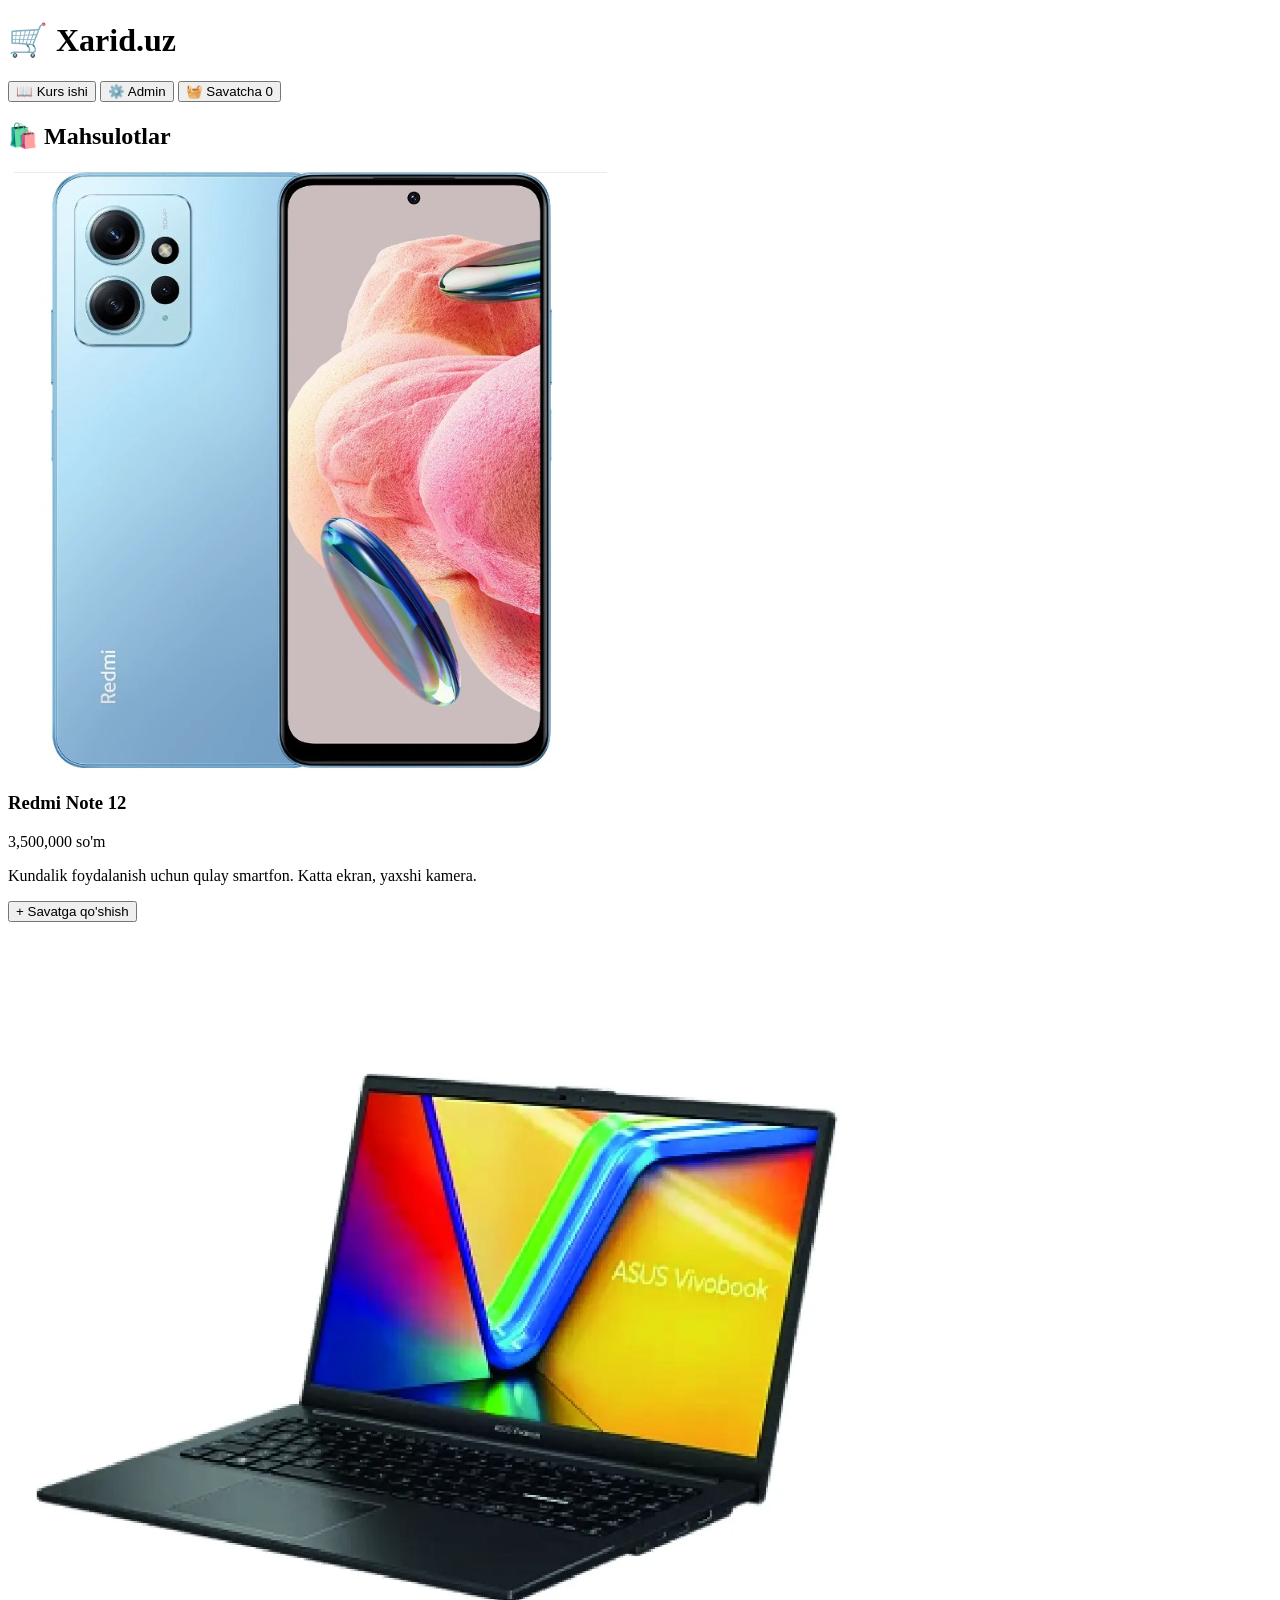
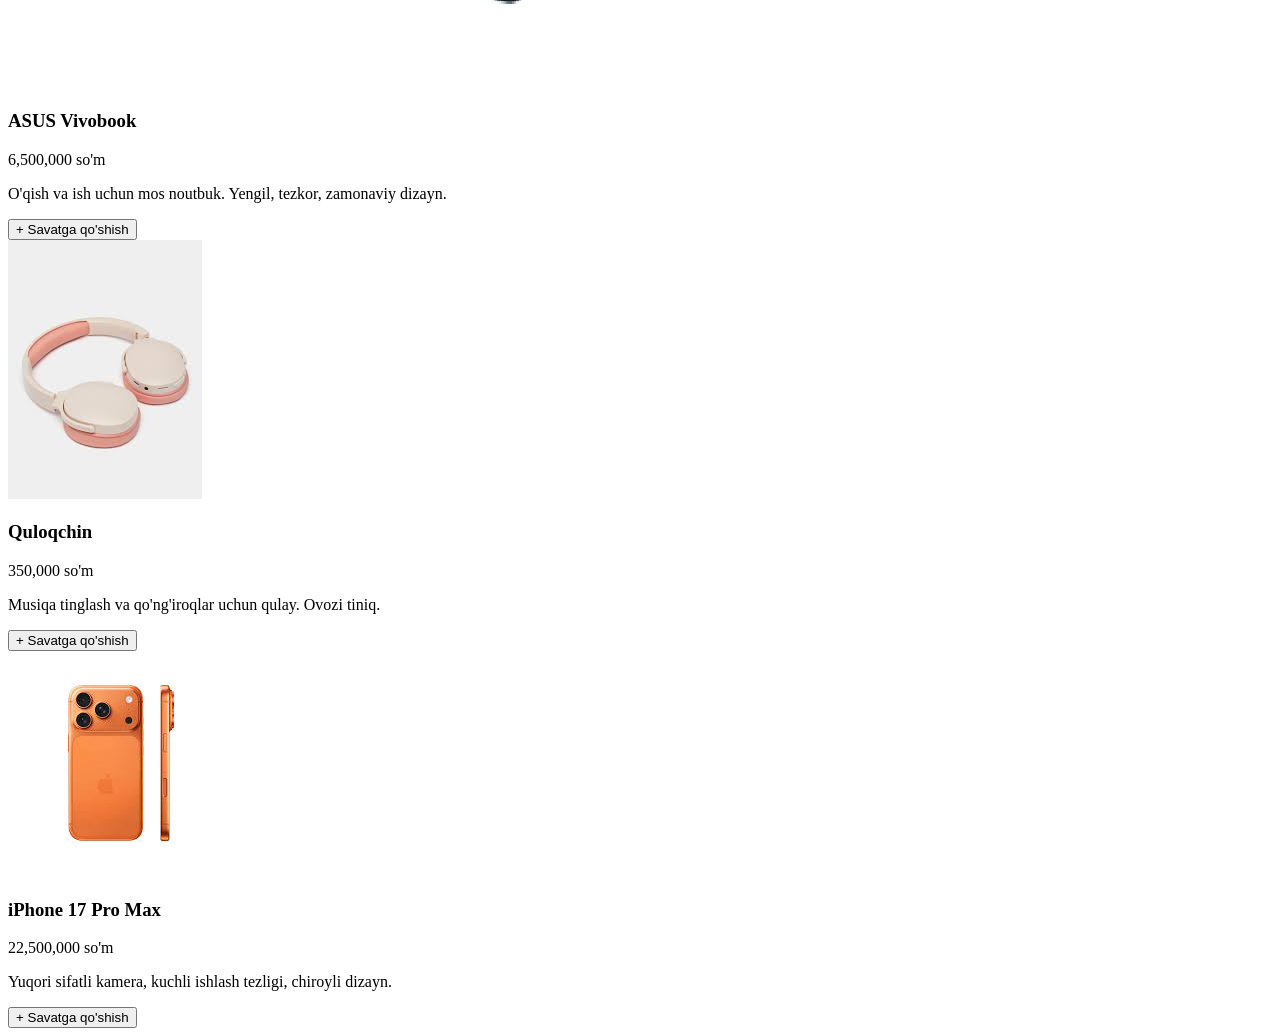
==== commit d735b0aa: "Update student details and year in index.html" ====
--- a/index.html
+++ b/index.html
@@ -47,10 +47,10 @@
         <li>✅ Admin panel — mahsulot qo'shish</li>
       </ul><br>
       <hr>
-      <p><b>Talaba:</b> _______________________</p>
-      <p><b>Guruh:</b> _______________________</p>
-      <p><b>Rahbar:</b> _______________________</p>
-      <p><b>Yil:</b> 2025</p>
+      <p><b>Guruh:</b> 81-24 ATT</p>
+      <p><b>Talaba:</b> Abdurahimov Muhammadsoli , Yusufov Musajon</p>
+      <p><b>Tekshirdi:</b> Xamrakulkov O’tkir</p>
+      <p><b>Yil:</b> 2026</p>
     </div>
   </div>
 
